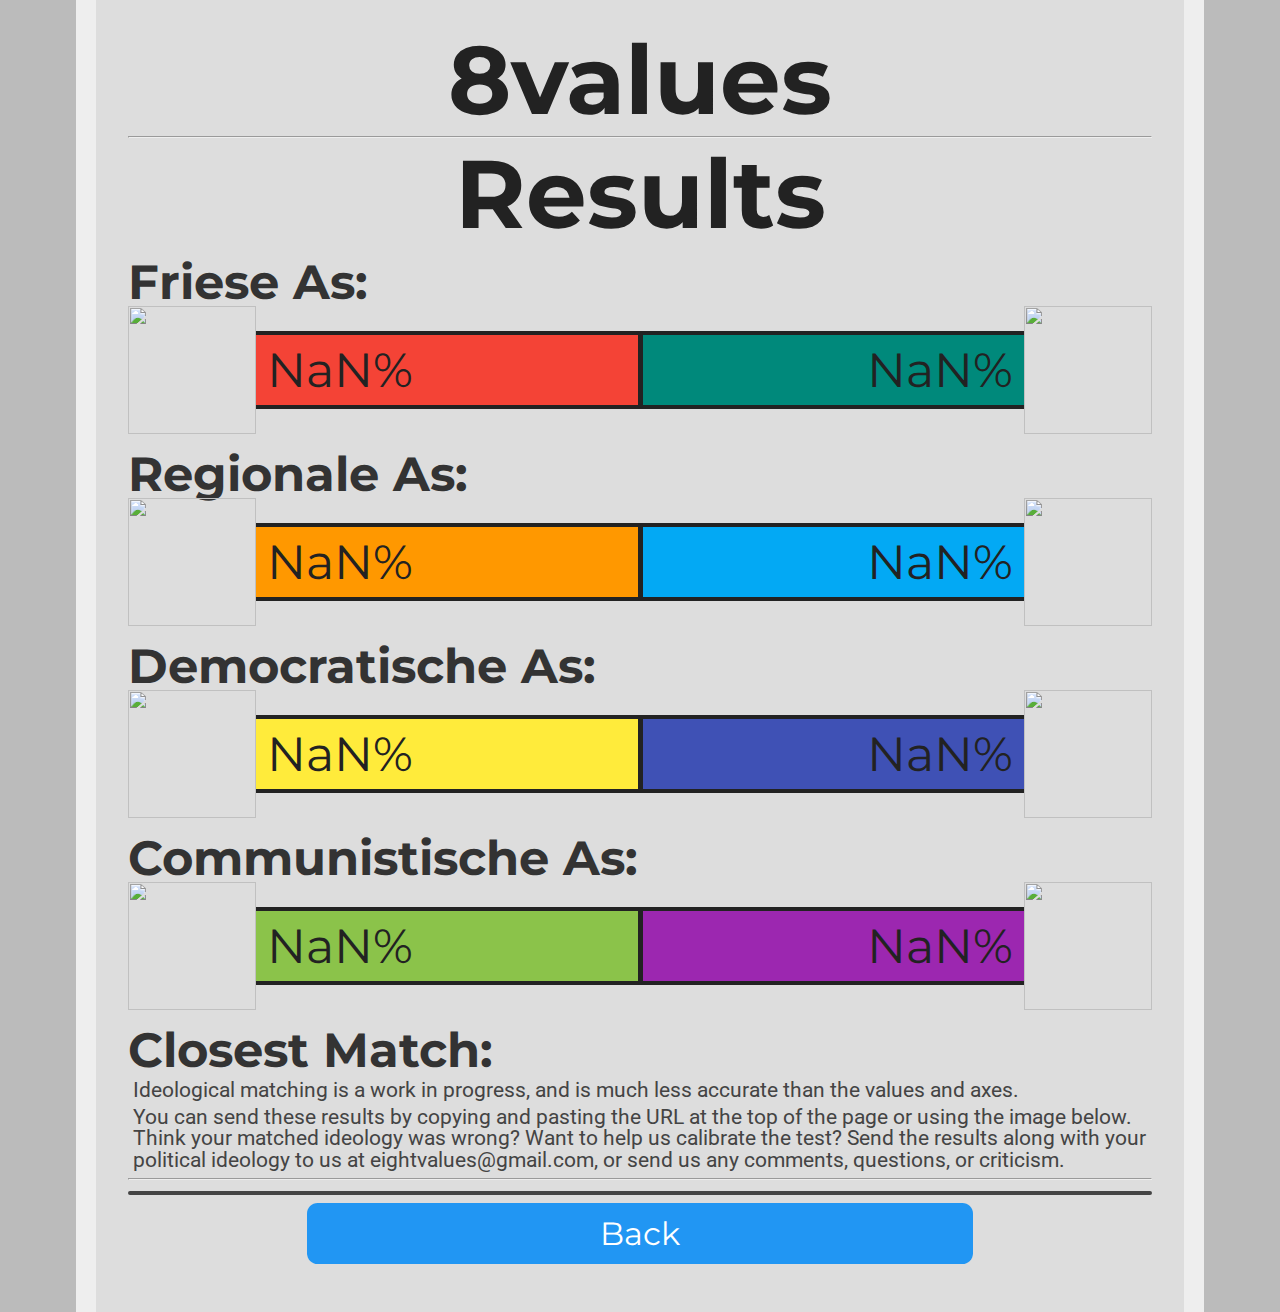
==== results.html @ 28aa3c20 "Add files via upload" ====
<head>
    <link href="https://fonts.googleapis.com/css?family=Montserrat:300,400,700|Roboto:400,700" rel="stylesheet">
    <link href='style.css' rel='stylesheet' type='text/css'>
    <title>8values Results</title>
    <link rel="icon" type="x-icon" href="icon.png">
    <link rel="shortcut icon" type="x-icon" href="icon.png">
    <meta charset="utf-8">
    <script>
        version = "Test Edition #1" //Remember to update this before making changes to the test itself!
    </script>
</head>
<script type="application/javascript" src="ideologies.js">
</script>

<body>
    <h1>8values</h1>
    <hr>

    <h1>Results</h1>

    <h2>Friese As: <span class="weight-300" id="Fries-label"></span></h2>
    <div class="axis">
        <img id="img-Friesland" src="value_images/Friesland.svg" height="128pt" />
        <div class="bar Friesland" id="bar-Friesland">
            <div class="text-wrapper" id="Friesland"></div>
        </div>
        <div class="bar Nederland" id="bar-Nederland">
            <div class="text-wrapper" id="Nederland"></div>
        </div>
        <img id="img-Nederland" src="value_images/Nederland.svg" height="128pt" />
    </div>
    <h2>Regionale As: <span class="weight-300" id="Regionale-label"></span></h2>
    <div class="axis">
        <img id="img-Regionaal" src="value_images/Regionaal.svg" height="128pt" />
        <div class="bar Regionaal" id="bar-Regionaal">
            <div class="text-wrapper" id="Regionaal"></div>
        </div>
        <div class="bar Centraal" id="bar-Centraal">
            <div class="text-wrapper" id="Centraal"></div>
        </div>
        <img id="img-Centraal" src="value_images/Centraal.svg" height="128pt" />
    </div>
    <h2>Democratische As: <span class="weight-300" id="Democratische-label"></span></h2>
    <div class="axis">
        <img id="img-Democratie" src="value_images/Democratie.svg" height="128pt" />
        <div class="bar Democratie" id="bar-Democratie">
            <div class="text-wrapper" id="Democratie"></div>
        </div>
        <div class="bar Autoritarisme" id="bar-Autoritarisme">
            <div class="text-wrapper" id="Autoritarisme"></div>
        </div>
        <img id="img-Autoritarisme" src="value_images/Autoritarisme.svg" height="128pt" />
    </div>
    <h2>Communistische As: <span class="weight-300" id="communistische-label"></span></h2>
    <div class="axis">
        <img id="img-Communisme" src="value_images/Communisme.svg" height="128pt" />
        <div class="bar Communisme" id="bar-Communisme">
            <div class="text-wrapper" id="Communisme"></div>
        </div>
        <div class="bar Kapitalisme" id="bar-Kapitalisme">
            <div class="text-wrapper" id="Kapitalisme"></div>
        </div>
        <img id="img-Kapitalisme" src="value_images/Kapitalisme.svg" height="128pt" />
    </div>
    <h2>Closest Match: <span class="weight-300" id="ideology-label"></span></h2>
    <p>Ideological matching is a work in progress, and is much less accurate than the values and axes.</p>
    <p>You can send these results by copying and pasting the URL at the top of the page or using the image below. Think
        your matched ideology was wrong? Want to help us calibrate the test? Send the results along with your political
        ideology to us at eightvalues@gmail.com, or send us any comments, questions, or criticism. </p>
    <hr />
    <img src="" id="banner">
    <button class="button" onclick="location.href='index.html';" style="background-color: #2196f3;">Back</button> <br>

    <script>
        function getQueryVariable(variable) {
            var query = window.location.search.substring(1)
            var vars = query.split("&")
            for (var i = 0; i < vars.length; i++) {
                var pair = vars[i].split("=")
                if (pair[0] == variable) { return pair[1] }
            }
            return (NaN);
        }

        function setBarValue(name, value) {
            innerel = document.getElementById(name)
            outerel = document.getElementById("bar-" + name)
            outerel.style.width = (value + "%")
            innerel.innerHTML = (value + "%")
            if (innerel.offsetWidth + 20 > outerel.offsetWidth) {
                innerel.style.visibility = "hidden"
            }
        }

        frlArray = ["potentieel FBL lid", "pro Fries", "Friese neiging", "neutraal", "Anti-Friese neiging", "Anti-Fries", "Friesland hater"]
        regArray = ["Cosmopolitan", "Internationalist", "Peaceful", "Balanced", "Patriotic", "Nationalist", "Chauvinist"]
        demArray = ["Anarchist", "Libertarian", "Liberal", "Moderate", "Statist", "Authoritarian", "Totalitarian"]
        comArray = ["Revolutionary", "Very Progressive", "Progressive", "Neutral", "Traditional", "Very Traditional", "Reactionary"]

        function setLabel(val, ary) {
            if (val > 100) { return "" } else
                if (val > 90) { return ary[0] } else
                    if (val > 75) { return ary[1] } else
                        if (val > 60) { return ary[2] } else
                            if (val >= 40) { return ary[3] } else
                                if (val >= 25) { return ary[4] } else
                                    if (val >= 10) { return ary[5] } else
                                        if (val >= 0) { return ary[6] } else { return "" }
        }

        Friesland = getQueryVariable("f")
        Regionaal = getQueryVariable("r")
        Democratie = getQueryVariable("d")
        Communisme = getQueryVariable("c")
        Nederland = (100 - Friesland).toFixed(1)
        Centraal = (100 - Regionaal).toFixed(1)
        Autoritarisme = (100 - Democratie).toFixed(1)
        Kapitalisme = (100 - Communisme).toFixed(1)

        setBarValue("Friesland", Friesland)
        setBarValue("Nederland", Nederland)
        setBarValue("Centraal", Centraal)
        setBarValue("Regionaal", Regionaal)
        setBarValue("Democratie", Democratie)
        setBarValue("Autoritarisme", Autoritarisme)
        setBarValue("Kapitalisme", Kapitalisme)
        setBarValue("Communisme", Communisme)

        document.getElementById("Fries-label").innerHTML = setLabel(Friesland, frlArray)
        document.getElementById("Regionale-label").innerHTML = setLabel(Centraal, regArray)
        document.getElementById("Democratische-label").innerHTML = setLabel(Democratie, demArray)
        document.getElementById("communistische-label").innerHTML = setLabel(Kapitalisme, comArray)

        ideology = ""
        ideodist = Infinity
        for (var i = 0; i < ideologies.length; i++) {
            dist = 0
            dist += Math.pow(Math.abs(ideologies[i].stats.FRL - Friesland), 2)
            dist += Math.pow(Math.abs(ideologies[i].stats.DEM - Democratie), 2)
            dist += Math.pow(Math.abs(ideologies[i].stats.REG - Centraal), 2)
            dist += Math.pow(Math.abs(ideologies[i].stats.COM - Kapitalisme), 1.73856063)
            if (dist < ideodist) {
                ideology = ideologies[i].name
                ideodist = dist
            }
        }
        document.getElementById("ideology-label").innerHTML = ideology


    </script>
</body>
---- style.css ----
html {
    background-color: #bbbbbb;
    padding: 0px;
}
body {
    width: 80%;
    min-height: calc(100vh - 4em);
    margin: 0 auto;
    padding: 2em;
    background-color: #dddddd;
    border-color: #eeeeee;
    border-left-style: solid;
    border-right-style: solid;
    border-width: 20px;
}
p {
    color: #444444;
    font-family: 'Roboto', sans-serif;
    font-size: 16pt;
    line-height: 1;
    margin: 4pt;
}
p.value-description {
    text-indent: -16pt;
    margin-left: 20pt;
}
p.question {
    margin: 16pt auto;
    color: #333333;
    font-family: 'Montserrat', sans-serif;
    font-weight: normal;
    width: 70%;
    min-width: 500pt;
    min-height: 144pt;
    background-color: #eeeeee;
    padding: 16pt;
    border-radius: 16pt;
    font-size: 36pt;
    display: flex;
    justify-content: center;
    align-items: center;
    text-align: center;

}
h1 {
    color: #222222;
    font-family: 'Montserrat', sans-serif;
    font-size: 72pt;
    text-align: center;
    line-height: 72pt;
    margin-top: 0pt;
    margin-bottom: 0pt;
}
h2 {
    color: #333333;
    font-family: 'Montserrat', sans-serif;
    font-size: 36pt;
    line-height: 36pt;
    margin-top: 12pt;
    margin-bottom: 0pt;
}
li {
    font-size: 16pt;
    text-indent: 16pt;
}
a {
    font-family: inherit;
}
img.center {
    display: block;
    margin: 1em auto;
    width: 50%;
    min-width: 500pt;
}
.button {
    background-color: #2196f3;
    font-family: 'Montserrat', sans-serif;
    border: none;
    border-radius: 8pt;
    color: white;
    padding: 8pt;
    width: 50%;
    min-width: 500pt;
    text-align: center;
    text-decoration: none;
    display: block;
    font-size: 24pt;
    margin: -2px auto;
    cursor: pointer;
}
.small_button, .small_button_off {
    background-color: #333;
    font-family: 'Montserrat', sans-serif;
    border: none;
    border-radius: 8pt;
    color: white;
    padding: 8pt;
    width: 10%;
    min-width: 100pt;
    text-align: center;
    text-decoration: none;
    display: block;
    font-size: 18pt;
    margin: -2px auto;
    cursor: pointer;
}
.small_button_off {
    background-color: #ddd;
    color: #888;
    border: 2px solid #888;
    cursor: not-allowed;
    margin: -4px auto;
}
div.axis {
    width: 100%;
    display: flex;
    align-items: center;
    justify-content: center;
}
div.bar {
    height: 36pt;
    line-height: 36pt;
    padding: 8pt;
    margin-top: 4pt;
    margin-bottom: 4pt;
    border-width: 4px;
    border-right-width: 1px;
    border-top-style: solid;
    border-bottom-style: solid;
    border-color: #222222;
    background-color: #eeeeee;
    display: block;
    width: 50%;
}
div.text-wrapper {
    font-family: 'Montserrat', sans-serif;
    font-size: 36pt;
    line-height: 36pt;
    color: #222222;
    display: inline-block;
}
div.Friesland {
    background-color: #f44336;
    text-align: left;
    border-right-style: solid;
}
div.Nederland {
    background-color: #00897b;
    text-align: right;
    border-left-style: solid;
}
div.Democratie {
    background-color: #ffeb3b;
    text-align: left;
    border-right-style: solid;
}
div.Autoritarisme {
    background-color: #3f51b5;
    text-align: right;
    border-left-style: solid;
}
div.Centraal {
    background-color: #03a9f4;
    text-align: right;
    border-left-style: solid;
}
div.Regionaal {
    background-color: #ff9800;
    text-align: left;
    border-right-style: solid;
}
div.Kapitalisme {
    background-color: #9c27b0;
    text-align: right;
    border-left-style: solid;
}
div.Communisme {
    background-color: #8bc34a;
    text-align: left;
    border-right-style: solid;
}
span.weight-300 {
    font-weight: 300;
}
#banner {
    border-color: #444444;
    border-style: solid;
    border-width: 2px;
    border-radius: 8pt;
    display: block;
    margin: 8pt;
    margin-left: auto;
    margin-right: auto;
}
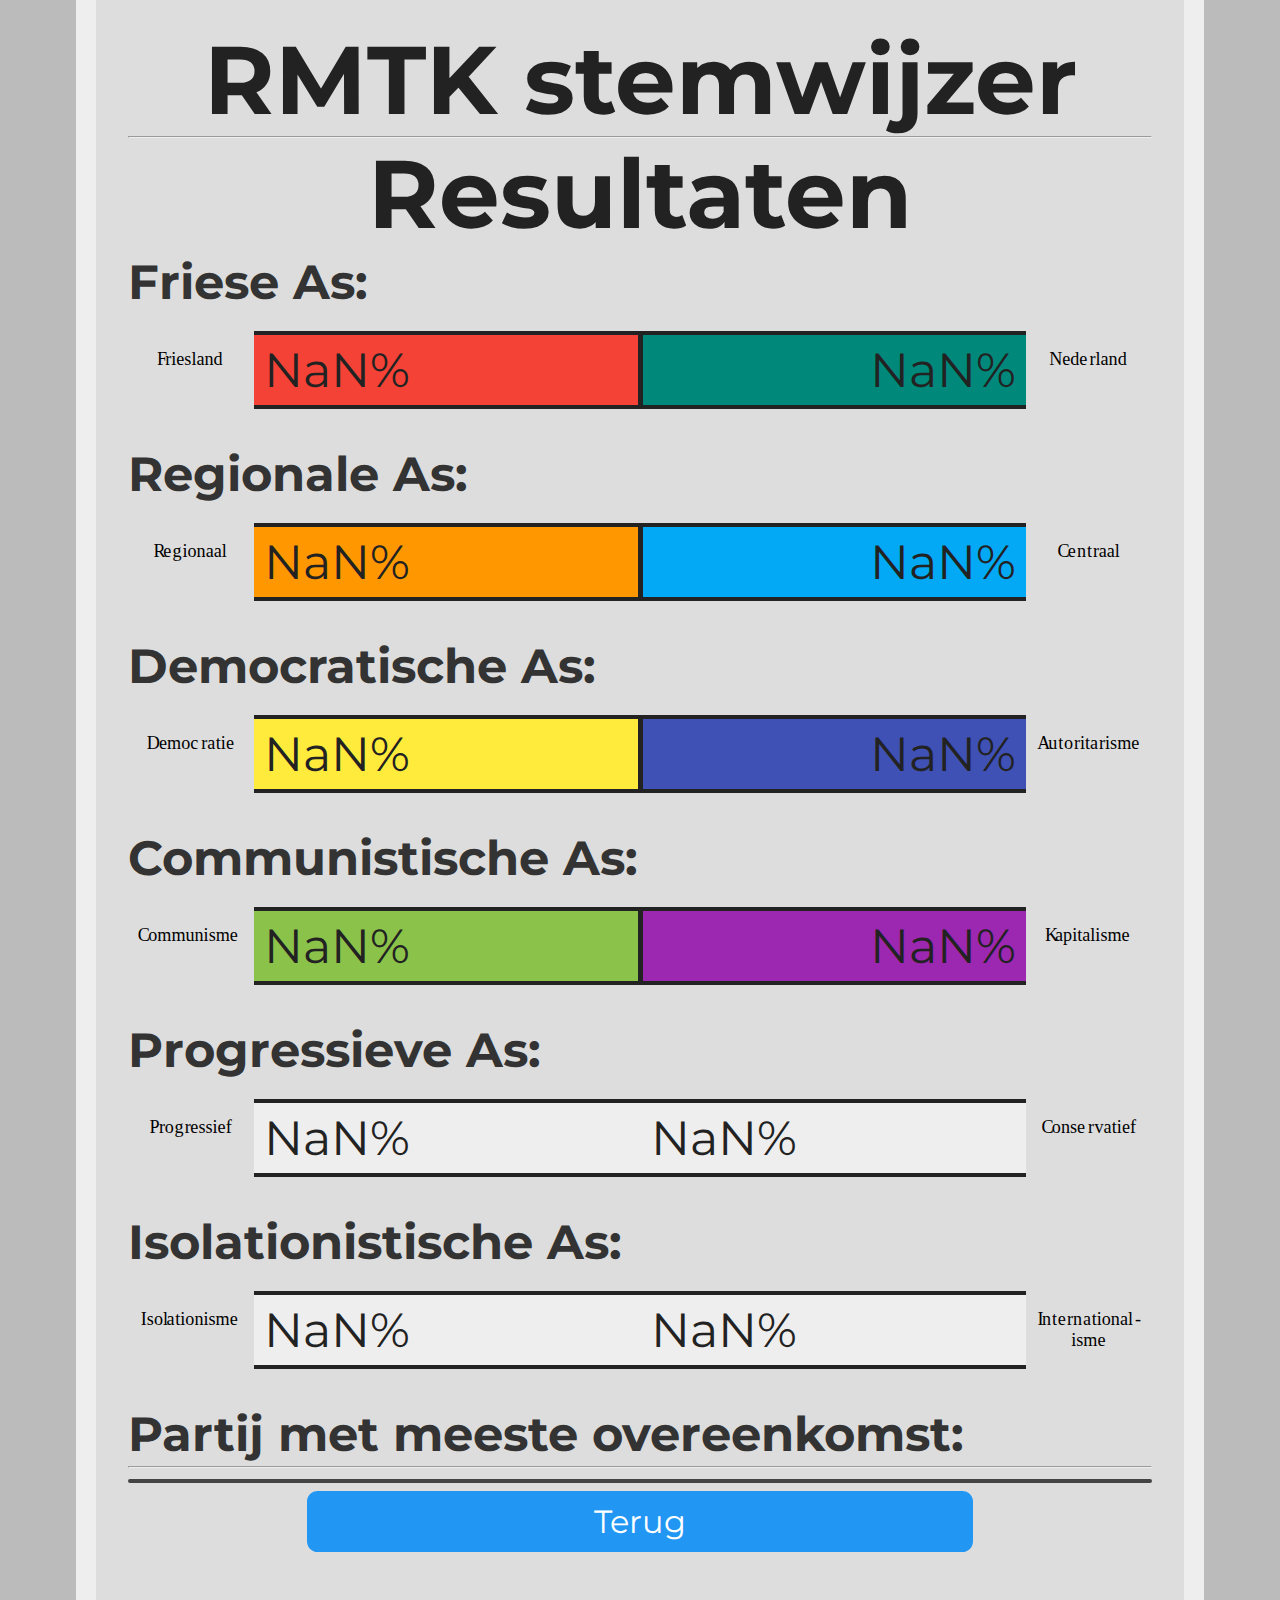
==== commit 8fa81249: "Add files via upload" ====
--- a/results.html
+++ b/results.html
@@ -1,7 +1,7 @@
 <head>
     <link href="https://fonts.googleapis.com/css?family=Montserrat:300,400,700|Roboto:400,700" rel="stylesheet">
     <link href='style.css' rel='stylesheet' type='text/css'>
-    <title>8values Results</title>
+    <title>RMTK stemwijzer resultaten</title>
     <link rel="icon" type="x-icon" href="icon.png">
     <link rel="shortcut icon" type="x-icon" href="icon.png">
     <meta charset="utf-8">
@@ -13,10 +13,10 @@
 </script>
 
 <body>
-    <h1>8values</h1>
+    <h1>RMTK stemwijzer</h1>
     <hr>
 
-    <h1>Results</h1>
+    <h1>Resultaten</h1>
 
     <h2>Friese As: <span class="weight-300" id="Fries-label"></span></h2>
     <div class="axis">
@@ -62,14 +62,32 @@
         </div>
         <img id="img-Kapitalisme" src="value_images/Kapitalisme.svg" height="128pt" />
     </div>
-    <h2>Closest Match: <span class="weight-300" id="ideology-label"></span></h2>
-    <p>Ideological matching is a work in progress, and is much less accurate than the values and axes.</p>
-    <p>You can send these results by copying and pasting the URL at the top of the page or using the image below. Think
-        your matched ideology was wrong? Want to help us calibrate the test? Send the results along with your political
-        ideology to us at eightvalues@gmail.com, or send us any comments, questions, or criticism. </p>
+    <h2>Progressieve As: <span class="weight-300" id="Progressieve-label"></span></h2>
+    <div class="axis">
+        <img id="img-Progressief" src="value_images/Progressief.svg" height="128pt" />
+        <div class="bar Progressief" id="bar-Progressief">
+            <div class="text-wrapper" id="Progressief"></div>
+        </div>
+        <div class="bar Conservatief" id="bar-Conservatief">
+            <div class="text-wrapper" id="Conservatief"></div>
+        </div>
+        <img id="img-Conservatief" src="value_images/Conservatief.svg" height="128pt" />
+    </div>
+    <h2>Isolationistische As: <span class="weight-300" id="Isolationistische-label"></span></h2>
+    <div class="axis">
+        <img id="img-Isolationisme" src="value_images/Isolationisme.svg" height="128pt" />
+        <div class="bar Isolationisme" id="bar-Isolationisme">
+            <div class="text-wrapper" id="Isolationisme"></div>
+        </div>
+        <div class="bar Internationalisme" id="bar-Internationalisme">
+            <div class="text-wrapper" id="Internationalisme"></div>
+        </div>
+        <img id="img-Internationalisme" src="value_images/Internationalisme.svg" height="128pt" />
+    </div>
+    <h2>Partij met meeste overeenkomst: <span class="weight-300" id="ideology-label"></span></h2>
     <hr />
     <img src="" id="banner">
-    <button class="button" onclick="location.href='index.html';" style="background-color: #2196f3;">Back</button> <br>
+    <button class="button" onclick="location.href='index.html';" style="background-color: #2196f3;">Terug</button> <br>
 
     <script>
         function getQueryVariable(variable) {
@@ -92,10 +110,12 @@
             }
         }
 
-        frlArray = ["potentieel FBL lid", "pro Fries", "Friese neiging", "neutraal", "Anti-Friese neiging", "Anti-Fries", "Friesland hater"]
-        regArray = ["Cosmopolitan", "Internationalist", "Peaceful", "Balanced", "Patriotic", "Nationalist", "Chauvinist"]
-        demArray = ["Anarchist", "Libertarian", "Liberal", "Moderate", "Statist", "Authoritarian", "Totalitarian"]
-        comArray = ["Revolutionary", "Very Progressive", "Progressive", "Neutral", "Traditional", "Very Traditional", "Reactionary"]
+        frlArray = ["potentieel FBL lid", "pro Fries", "Friese neiging", "Neutraal", "Anti-Friese neiging", "Anti-Fries", "Friesland hater"]
+        regArray = ["Eenheidsworst", "pro centralisatie", "Neutraal", "Neutraal", "Neutraal", "Regionalist", "Fanatiek regionalist"]
+        demArray = ["Anarchist", "libertariër ", "Liberaal", "Gematigde", "Staat fanaat", "Authoritarian", "Totalitarian"]
+        comArray = ["Communist", "Socialist", "Sociaal", "Centrist", "Markt", "Kapitalist", "Laissez-Faire"]
+        proArray = ["Revolutionair", "Zeer progressief", "progressief", "Neutraal", "Conservatief", "Zeer conservatief", "Reactionair"]
+        isoArray = ["Kluizenaar", "Xenofoob", "Neutraal", "Neutraal", "Neutraal", "Internationalist", "Wereldburger"]
 
         function setLabel(val, ary) {
             if (val > 100) { return "" } else
@@ -112,10 +132,14 @@
         Regionaal = getQueryVariable("r")
         Democratie = getQueryVariable("d")
         Communisme = getQueryVariable("c")
+        Progressief = getQueryVariable("p")
+        Isolationisme = getQueryVariable("i")
         Nederland = (100 - Friesland).toFixed(1)
         Centraal = (100 - Regionaal).toFixed(1)
         Autoritarisme = (100 - Democratie).toFixed(1)
         Kapitalisme = (100 - Communisme).toFixed(1)
+        Conservatief = (100 - Progressief).toFixed(1)
+        Internationalisme = (100 - Isolationisme).toFixed(1)
 
         setBarValue("Friesland", Friesland)
         setBarValue("Nederland", Nederland)
@@ -125,11 +149,17 @@
         setBarValue("Autoritarisme", Autoritarisme)
         setBarValue("Kapitalisme", Kapitalisme)
         setBarValue("Communisme", Communisme)
+        setBarValue("Progressief", Progressief)
+        setBarValue("Conservatief", Conservatief)
+        setBarValue("Isolationisme", Isolationisme)
+        setBarValue("Internationalisme", Internationalisme)
 
         document.getElementById("Fries-label").innerHTML = setLabel(Friesland, frlArray)
         document.getElementById("Regionale-label").innerHTML = setLabel(Centraal, regArray)
         document.getElementById("Democratische-label").innerHTML = setLabel(Democratie, demArray)
-        document.getElementById("communistische-label").innerHTML = setLabel(Kapitalisme, comArray)
+        document.getElementById("communistische-label").innerHTML = setLabel(Communisme, comArray)
+        document.getElementById("Progressieve-label").innerHTML = setLabel(Progressief, proArray)
+        document.getElementById("Isolationistische-label").innerHTML = setLabel(Isolationisme, isoArray)
 
         ideology = ""
         ideodist = Infinity
@@ -139,6 +169,8 @@
             dist += Math.pow(Math.abs(ideologies[i].stats.DEM - Democratie), 2)
             dist += Math.pow(Math.abs(ideologies[i].stats.REG - Centraal), 2)
             dist += Math.pow(Math.abs(ideologies[i].stats.COM - Kapitalisme), 1.73856063)
+            dist += Math.pow(Math.abs(ideologies[i].stats.PRO - Progressief), 2)
+            dist += Math.pow(Math.abs(ideologies[i].stats.ISO - Isolationisme), 2)
             if (dist < ideodist) {
                 ideology = ideologies[i].name
                 ideodist = dist
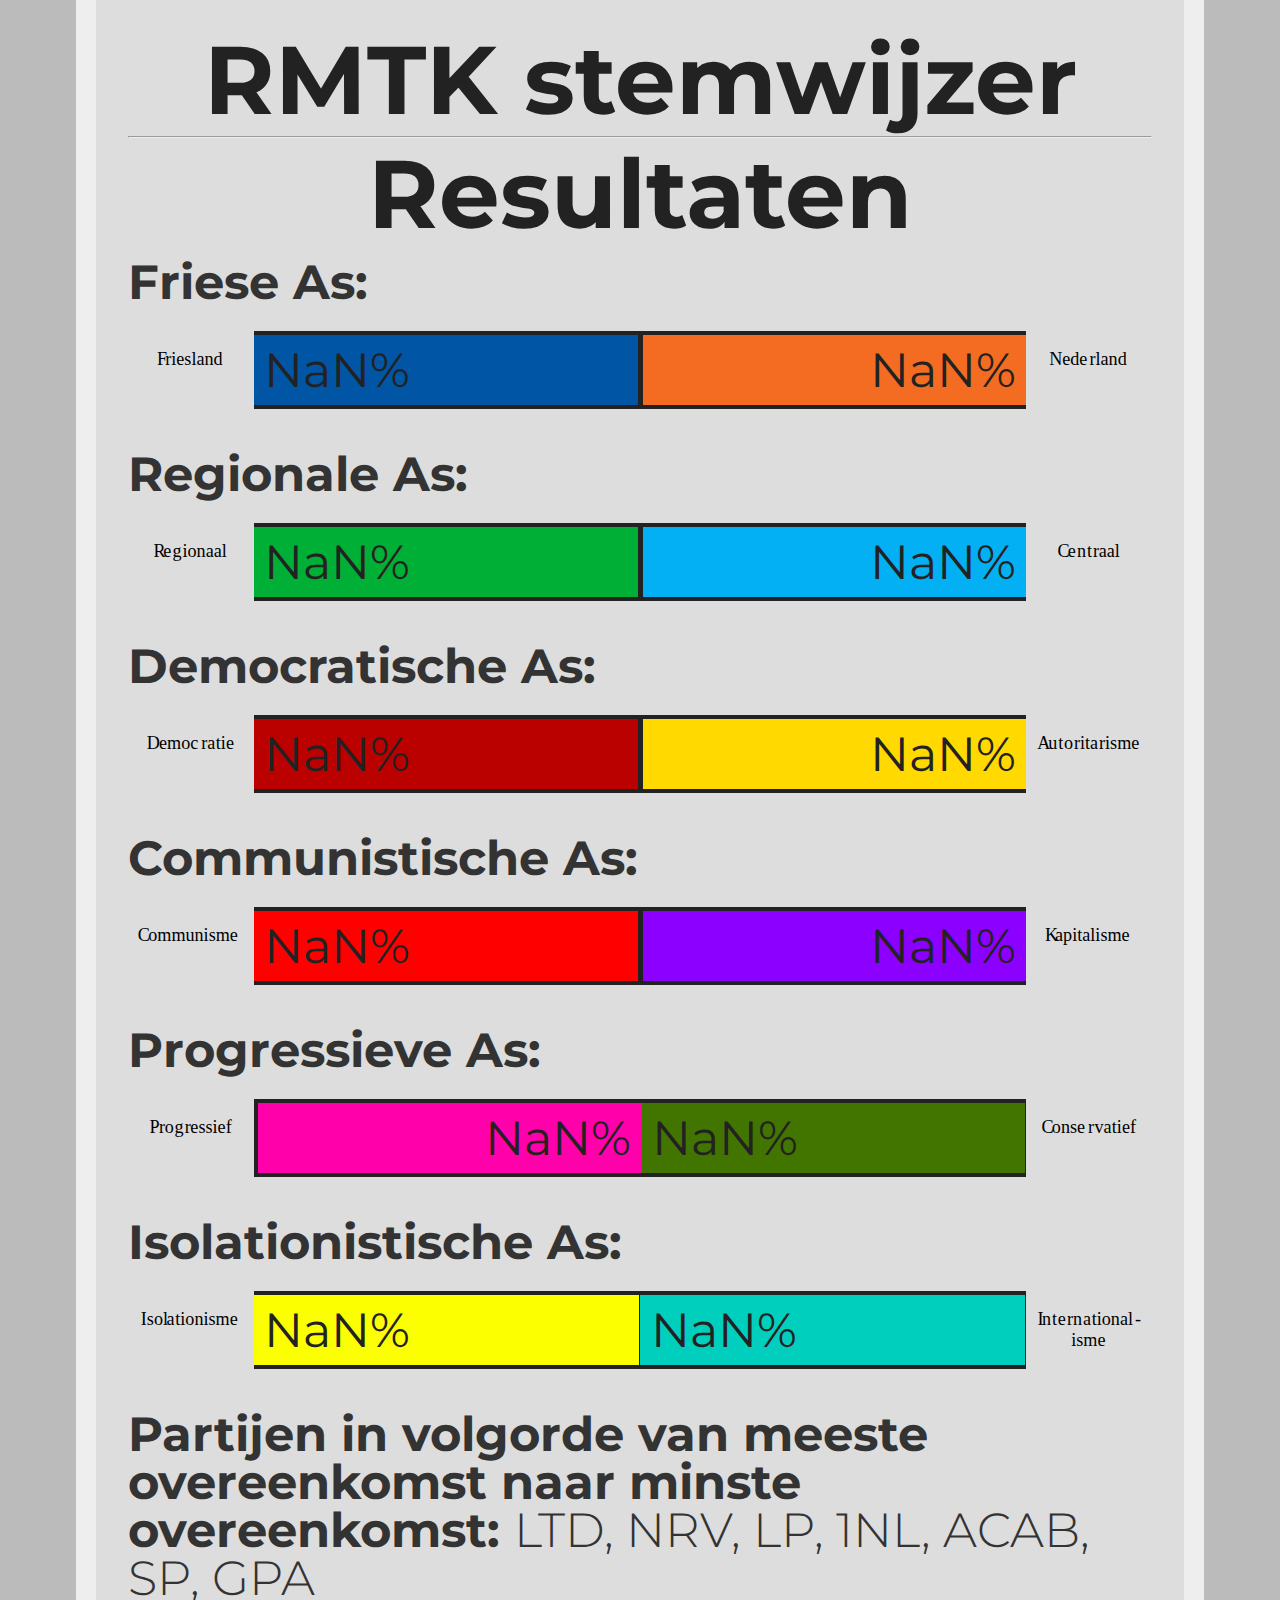
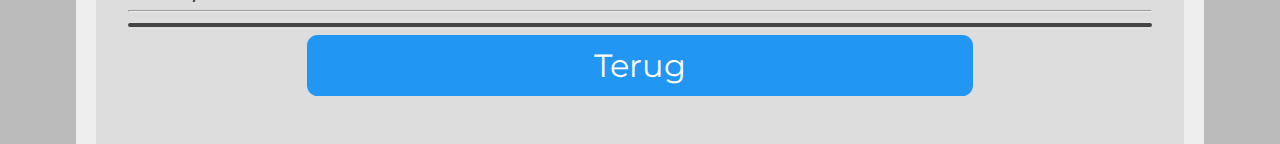
==== commit 0653a7c9: "Update results.html" ====
--- a/results.html
+++ b/results.html
@@ -84,7 +84,8 @@
         </div>
         <img id="img-Internationalisme" src="value_images/Internationalisme.svg" height="128pt" />
     </div>
-    <h2>Partij met meeste overeenkomst: <span class="weight-300" id="ideology-label"></span></h2>
+    <h2>Partijen in volgorde van meeste overeenkomst naar minste overeenkomst: <span class="weight-300"
+            id="ideology-label"></span></h2>
     <hr />
     <img src="" id="banner">
     <button class="button" onclick="location.href='index.html';" style="background-color: #2196f3;">Terug</button> <br>
@@ -161,23 +162,37 @@
         document.getElementById("Progressieve-label").innerHTML = setLabel(Progressief, proArray)
         document.getElementById("Isolationistische-label").innerHTML = setLabel(Isolationisme, isoArray)
 
+        var resultaten = [];
+
         ideology = ""
         ideodist = Infinity
-        for (var i = 0; i < ideologies.length; i++) {
+        for (var key in ideologies) {
             dist = 0
-            dist += Math.pow(Math.abs(ideologies[i].stats.FRL - Friesland), 2)
-            dist += Math.pow(Math.abs(ideologies[i].stats.DEM - Democratie), 2)
-            dist += Math.pow(Math.abs(ideologies[i].stats.REG - Centraal), 2)
-            dist += Math.pow(Math.abs(ideologies[i].stats.COM - Kapitalisme), 1.73856063)
-            dist += Math.pow(Math.abs(ideologies[i].stats.PRO - Progressief), 2)
-            dist += Math.pow(Math.abs(ideologies[i].stats.ISO - Isolationisme), 2)
+            dist += Math.pow(Math.abs(ideologies[key].stats.FRL - Friesland), 2)
+            dist += Math.pow(Math.abs(ideologies[key].stats.DEM - Democratie), 2)
+            dist += Math.pow(Math.abs(ideologies[key].stats.REG - Centraal), 2)
+            dist += Math.pow(Math.abs(ideologies[key].stats.COM - Kapitalisme), 2)
+            dist += Math.pow(Math.abs(ideologies[key].stats.PRO - Progressief), 2)
+            dist += Math.pow(Math.abs(ideologies[key].stats.ISO - Isolationisme), 2)
+
+            resultaten.push({ "partij": ideologies[key].name, "score": dist });
             if (dist < ideodist) {
-                ideology = ideologies[i].name
+                ideology = ideologies[key].name
                 ideodist = dist
             }
         }
-        document.getElementById("ideology-label").innerHTML = ideology
+        resultaten.sort(function (a, b) {
+            return a.score - b.score
+        });
+
+        var partijenlijst = []
+
+        for (var i in resultaten) {
+            partijenlijst.push(" " + resultaten[i].partij);
+        }
+
+        document.getElementById("ideology-label").innerHTML = partijenlijst
 
 
     </script>
-</body>+</body>
--- a/style.css
+++ b/style.css
@@ -140,42 +140,62 @@
     display: inline-block;
 }
 div.Friesland {
-    background-color: #f44336;
+    background-color: #0155a5;
     text-align: left;
     border-right-style: solid;
 }
 div.Nederland {
-    background-color: #00897b;
+    background-color: #f36c21;
     text-align: right;
     border-left-style: solid;
 }
 div.Democratie {
-    background-color: #ffeb3b;
+    background-color: #bb0000;
     text-align: left;
     border-right-style: solid;
 }
 div.Autoritarisme {
-    background-color: #3f51b5;
+    background-color: #ffd900;
     text-align: right;
     border-left-style: solid;
 }
 div.Centraal {
-    background-color: #03a9f4;
+    background-color: #03b0f4;
     text-align: right;
     border-left-style: solid;
 }
 div.Regionaal {
-    background-color: #ff9800;
+    background-color: #00af35;
     text-align: left;
     border-right-style: solid;
 }
 div.Kapitalisme {
-    background-color: #9c27b0;
+    background-color: #8c00ff;
     text-align: right;
     border-left-style: solid;
 }
 div.Communisme {
-    background-color: #8bc34a;
+    background-color: #ff0000;
+    text-align: left;
+    border-right-style: solid;
+}
+div.Progressief {
+    background-color: #ff00aa;
+    text-align: right;
+    border-left-style: solid;
+}
+div.Conservatief {
+    background-color: #427500;
+    text-align: left;
+    border-right-style: solid;
+}
+div.Isolationisme {
+    background-color: #fbff00;
+    text-align: left;
+    border-right-style: solid;
+}
+div.Internationalisme {
+    background-color: #00cfbe;
     text-align: left;
     border-right-style: solid;
 }
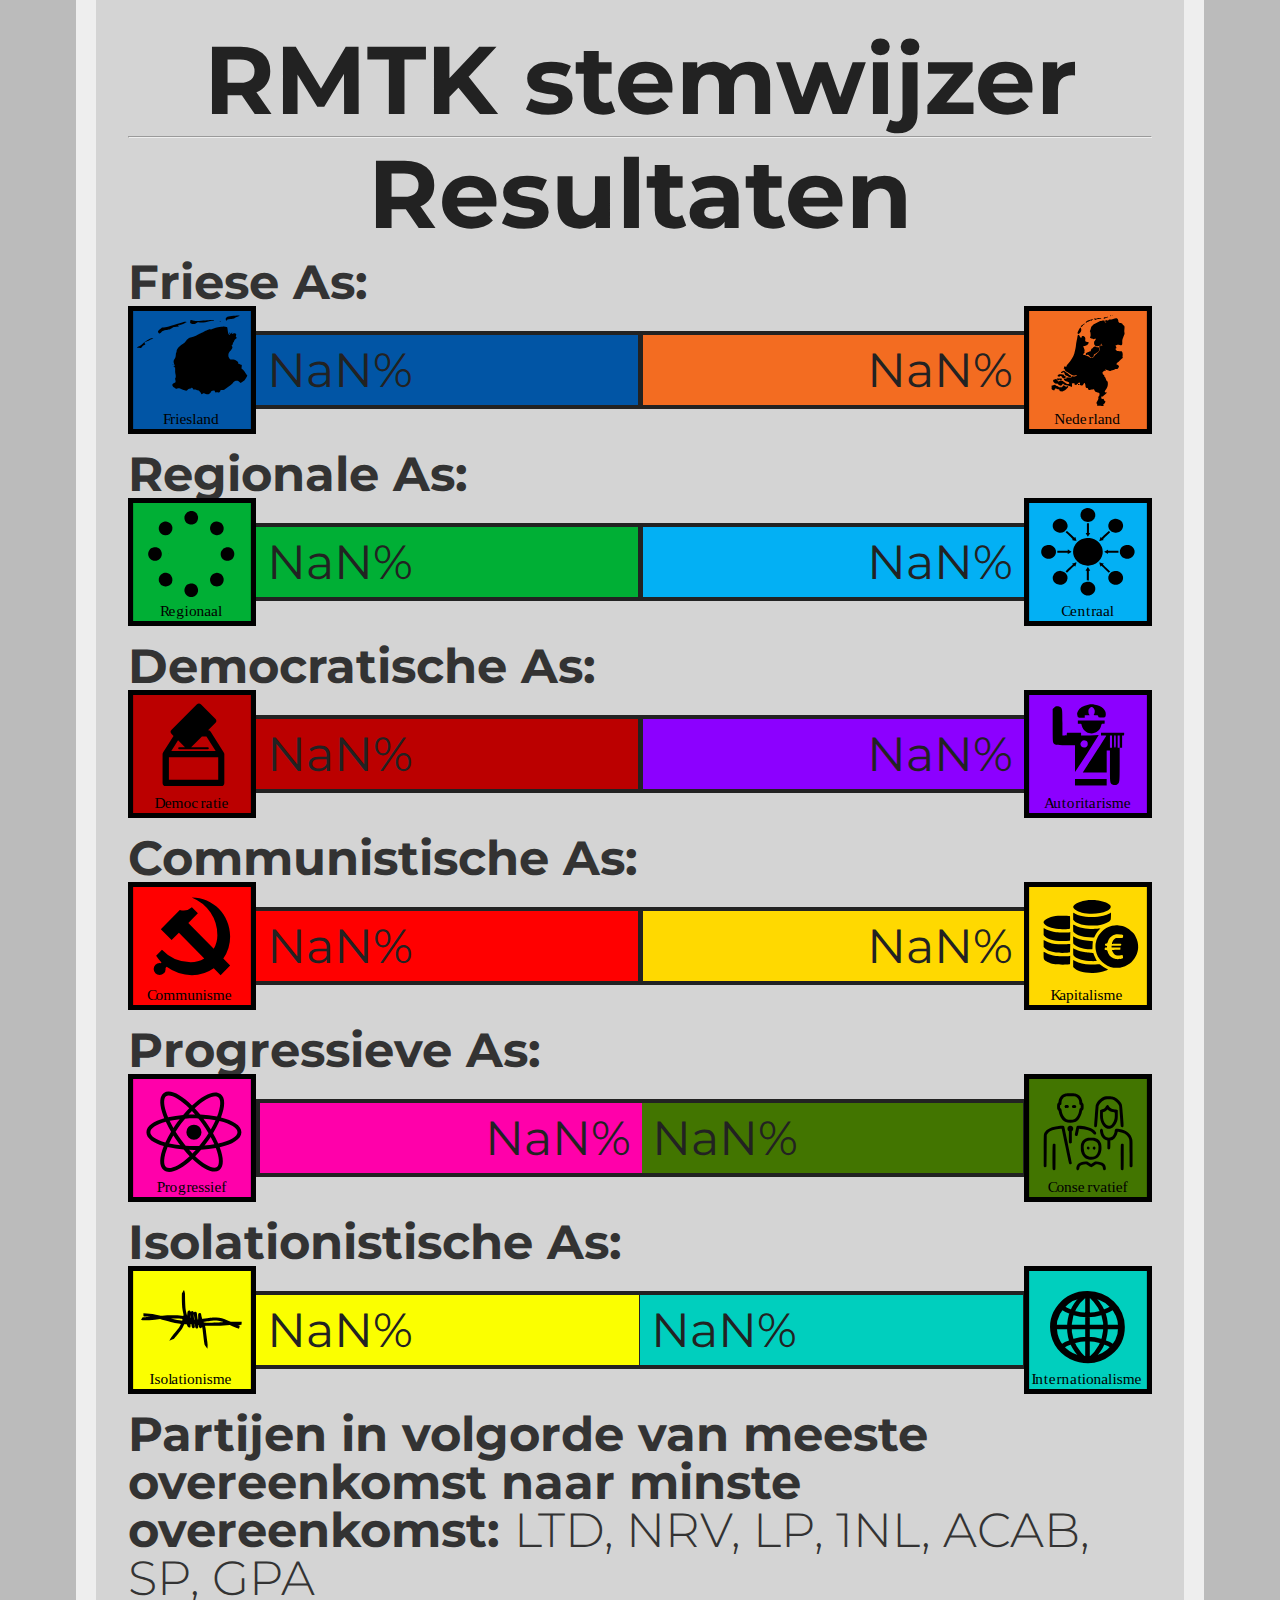
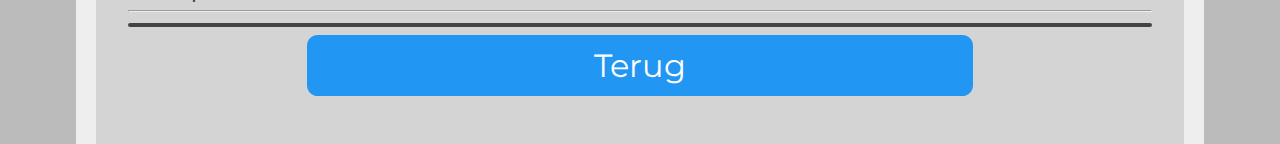
==== commit 761ba88f: "Update results.html" ====
--- a/results.html
+++ b/results.html
@@ -184,6 +184,7 @@
         resultaten.sort(function (a, b) {
             return a.score - b.score
         });
+        console.log(resultaten);
 
         var partijenlijst = []
 
@@ -191,6 +192,7 @@
             partijenlijst.push(" " + resultaten[i].partij);
         }
 
+        console.log(partijenlijst)
         document.getElementById("ideology-label").innerHTML = partijenlijst
 
 
--- a/style.css
+++ b/style.css
@@ -7,7 +7,7 @@
     min-height: calc(100vh - 4em);
     margin: 0 auto;
     padding: 2em;
-    background-color: #dddddd;
+    background-color: #d4d4d4;
     border-color: #eeeeee;
     border-left-style: solid;
     border-right-style: solid;
@@ -155,7 +155,7 @@
     border-right-style: solid;
 }
 div.Autoritarisme {
-    background-color: #ffd900;
+    background-color: #8c00ff;
     text-align: right;
     border-left-style: solid;
 }
@@ -170,7 +170,7 @@
     border-right-style: solid;
 }
 div.Kapitalisme {
-    background-color: #8c00ff;
+    background-color: #ffd900;
     text-align: right;
     border-left-style: solid;
 }
